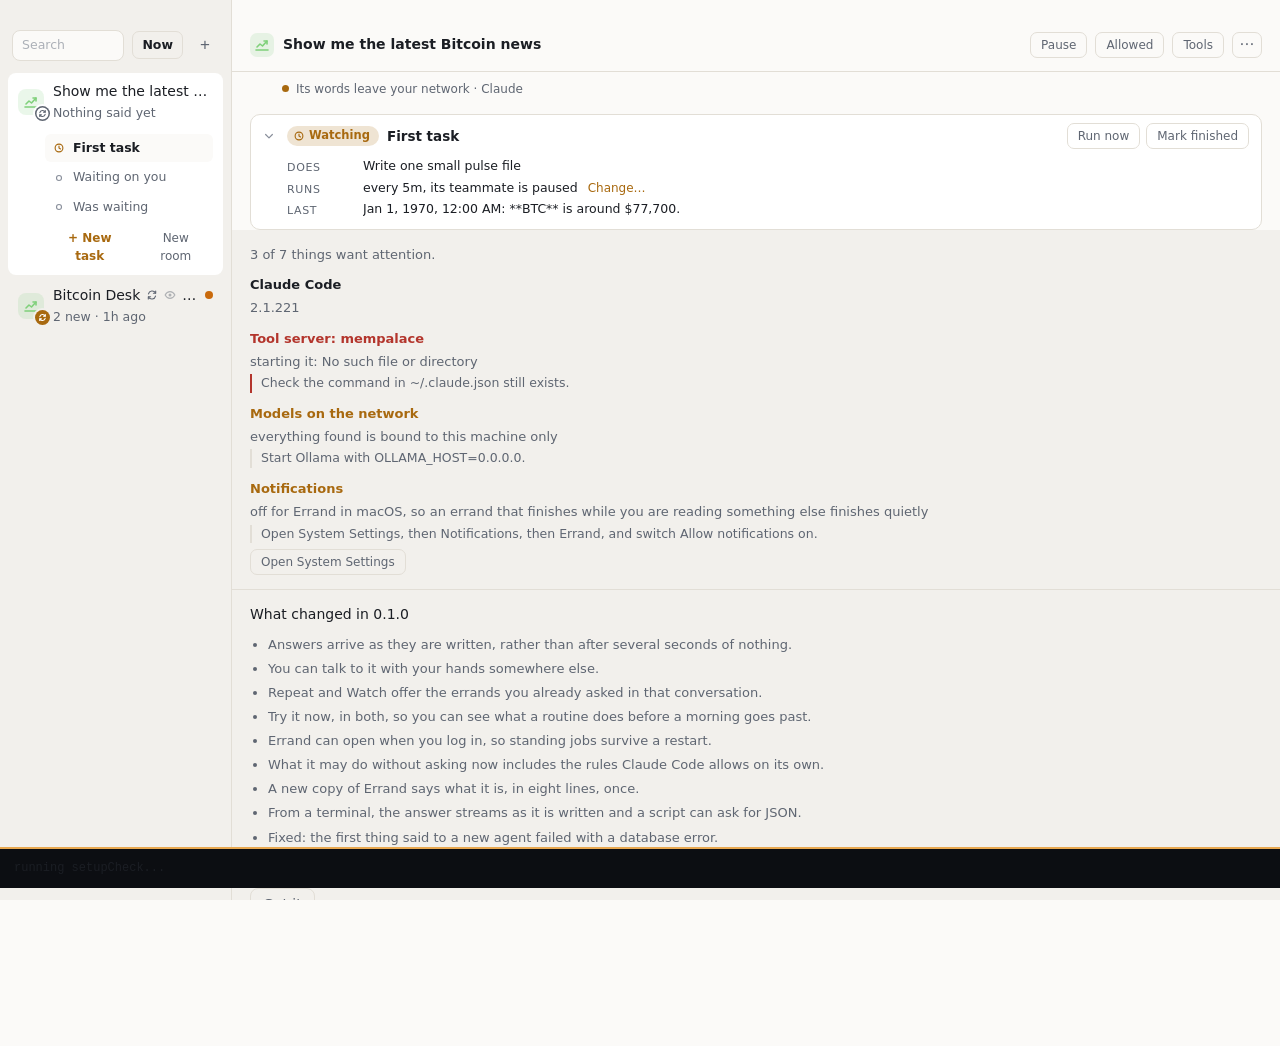
==== ui/harness/window.html @ 54c0e8cd "Put teammates into teams, and let a lead hand work only to its own A team is a lead and the teammate" ====
<!doctype html>
<html>
<head>
<meta charset="utf-8">
<title>Errand window, under test</title>
<!-- Never kept. See run.sh: a cached harness reports green on code that is no
     longer there, which is worse than no harness at all. -->
<meta http-equiv="cache-control" content="no-store">
<!--
  Loaded by the script below rather than here, so it can carry the same
  cache-busting query everything else does. Left as a plain link it was the one
  file the browser went on keeping: the stylesheet in the page was three edits
  old, a rule that plainly existed on disk simply was not in it, and every
  measurement taken of the layout was a measurement of the wrong layout.
-->
<style>
  /* The report sits over the window it is reporting on. */
  #report { position: fixed; inset: auto 0 0 0; max-height: 45vh; overflow: auto;
            background: #0c0e12; border-top: 2px solid #e8a850; padding: 10px 14px;
            font: 12px/1.6 ui-monospace, Menlo, monospace; z-index: 9999;
            white-space: pre-wrap; }
  #report .ok { color: #7fd07a; }
  #report .no { color: #f0857d; }
  #report h1 { font-size: 13px; margin: 0 0 6px; color: #e6e8ec; }
</style>
</head>
<body>
<pre id="report">running…</pre>
<script type="module">
  // The real markup, read at run time rather than copied in here.
  //
  // It was copied once, and the copy went stale the same afternoon: an element
  // was added to the window, the harness kept testing the version without it,
  // and the page it was supposedly checking threw on load. A harness that
  // tests yesterday's markup is worse than no harness, because it reports
  // green while doing it.
  // Nothing here may be cached, and that is not a detail. The whole reason
  // this harness reads the real files at run time is that a copy went stale
  // within the hour and reported green while testing markup that no longer
  // existed. An HTTP cache is the same failure wearing a different coat: it
  // was serving an index.html from two edits ago, and the checks passed.
  const fresh = `?at=${Date.now()}`;
  // Before anything is measured or drawn, and waited for: a check that runs
  // against an unstyled page measures nothing worth knowing.
  await new Promise((ready) => {
    const link = document.createElement("link");
    link.rel = "stylesheet";
    link.href = `../app.css${fresh}`;
    link.onload = ready;
    link.onerror = ready;
    document.head.append(link);
  });
  const page = await (await fetch(`../index.html${fresh}`, { cache: "no-store" })).text();
  const real = new DOMParser().parseFromString(page, "text/html");
  // A clock that keeps time in a tab nobody is looking at.
  //
  // Chrome throttles setTimeout in a background tab to once a minute, and this
  // page is nearly always in a background tab: the run has a little under half
  // a minute of deliberate waiting in it, which turned into most of an hour and
  // usually never finished at all. A worker's timers are not throttled that
  // way, so one ticks and this page drains whatever has come due.
  //
  // The delays themselves are kept honestly. Nothing here makes a 1400ms pause
  // shorter than 1400ms, which matters: one of the checks is about that exact
  // pause. Only the scheduling changes.
  (() => {
    const due = new Map();
    let next = 1;
    const tick = new Worker(
      URL.createObjectURL(new Blob(["setInterval(()=>postMessage(0),20)"], { type: "text/javascript" })),
    );
    tick.onmessage = () => {
      const now = performance.now();
      for (const [id, one] of [...due]) {
        if (one.at > now) continue;
        // A repeating one is put back before it runs, so that clearing it from
        // inside itself still clears it.
        if (one.every) one.at = now + one.every;
        else due.delete(id);
        try {
          one.fn(...one.args);
        } catch (why) {
          // Thrown where the page can see it, rather than swallowed inside the
          // tick and reported as nothing happening.
          queueMicrotask(() => {
            throw why;
          });
        }
      }
    };
    const after = (fn, ms, args, every) => {
      const id = next++;
      due.set(id, { fn, args, at: performance.now() + (Number(ms) || 0), every });
      return id;
    };
    window.setTimeout = (fn, ms = 0, ...args) => after(fn, ms, args, 0);
    window.clearTimeout = (id) => due.delete(id);
    // Both, or the half that was missed goes on being throttled: the goal panel
    // and the watch panel both refresh themselves on an interval, and a check
    // waiting for one of those refreshes waited for a minute that never came.
    window.setInterval = (fn, ms = 0, ...args) => after(fn, ms, args, Number(ms) || 0);
    window.clearInterval = (id) => due.delete(id);
  })();

  const report = document.getElementById("report");
  // Its own script tags came with it and would run unstubbed.
  real.body.querySelectorAll("script").forEach((s) => s.remove());
  document.body.replaceChildren(...real.body.children, report);

  // A stand-in for the thing that listens, so dictation can be exercised
  // without anybody's microphone being turned on. The real one is a browser
  // capability; what is being tested is what this page does with it.
  window.__HEARD__ = [];
  // Both names, and the unprefixed one especially: a real browser has it, the
  // page prefers it, and without this the harness quietly drives the browser's
  // own recogniser and asks for a microphone nobody wanted turned on.
  window.SpeechRecognition = window.webkitSpeechRecognition = class {
    constructor() {
      this.continuous = false;
      this.interimResults = false;
      this.lang = "";
    }
    start() {
      window.__HEARD__.push("start");
      // The one the window is actually listening with, so a check can make the
      // things a real recogniser does on its own happen: giving up after a
      // stretch of quiet, or being refused the microphone.
      window.__EARS__ = this;
      // Answer the way a real one does: an unsettled guess, then, a moment
      // later, the words. Both in one callback meant the pause a call waits for
      // was armed exactly once and never had to be cancelled and restarted, so
      // nothing here exercised the thing that decides when a call sends.
      setTimeout(() => {
        this.onresult?.({
          resultIndex: 0,
          results: [Object.assign([{ transcript: "check the" }], { isFinal: false })],
        });
      }, 10);
      setTimeout(() => {
        this.onresult?.({
          resultIndex: 0,
          results: [
            Object.assign([{ transcript: "check the invoices" }], { isFinal: true }),
          ],
        });
      }, 120);
    }
    stop() {
      window.__HEARD__.push("stop");
      this.onend?.();
    }
  };

  // A stand-in for the voice, for the same reason as the ears: what is being
  // tested is what this page decides to say, not whether a Mac can say it.
  // Recorded rather than spoken, so a harness run in a room with people in it
  // stays silent.
  window.__SAID__ = [];
  const voice = {
    speaking: false,
    pending: false,
    speak(utterance) {
      window.__SAID__.push(utterance.text);
      voice.speaking = true;
      setTimeout(() => {
        voice.speaking = false;
        utterance.onend?.();
      }, 20);
    },
    cancel() {
      voice.speaking = false;
      voice.pending = false;
      window.__SAID__.push("<cut off>");
    },
  };
  // Defined rather than assigned: on the real thing this is a getter, and an
  // assignment to it does nothing at all and says nothing about having done
  // nothing, which would leave the harness talking out loud.
  Object.defineProperty(window, "speechSynthesis", { value: voice, configurable: true });
  window.SpeechSynthesisUtterance = class {
    constructor(text) {
      this.text = text;
      this.lang = "";
    }
  };

  // Which tasks above the chat somebody opened or folded is kept in the
  // browser, and read once as the window starts. A run that unfolded one left
  // the next run starting from it, so every run starts from nobody's choices.
  try {
    localStorage.removeItem("errand-task-rows");
  } catch {
    // Nothing kept, nothing to clear.
  }

  // The window opens on Now in the app; the checks start from a conversation.
  window.__ERRAND_UNDER_TEST__ = true;
  const { standIn, FIXTURE } = await import(`./harness.js${fresh}`);
  // `?empty` is a copy of Errand nobody has ever used. It is its own mode
  // rather than a check, because a first run is a different page: the window
  // makes an agent for itself and there is nothing else in it, so every check
  // written against the fixture would fail for the right reason and drown the
  // one thing being looked at.
  const brandNew = new URLSearchParams(location.search).has("empty");
  // `?slow` makes opening a conversation take as long as it really does when
  // an engine has to start behind it. That switch is what reproduced a window
  // which drew nothing at all for its first few seconds.
  const slow = new URLSearchParams(location.search).has("slow");
  window.__TAURI__ = standIn(
    brandNew ? { ...FIXTURE, agents: [], conversations: {} } : undefined,
    {},
    slow ? { open_thread: 3000 } : {},
  );

  await import(`../app.js${fresh}`);
  // The page starts itself; give its opening round of awaits a moment to land.
  await new Promise((r) => setTimeout(r, 400));

  const { checks, headerFitsOnOneRow, palette, setupCheck, themes, carryingOn, running, stopping, postures, aiming, whichModels, questionsStillOpen, everythingLinesUp, alreadyRunning, whatItCost, whatItCanReach, dictation, watching, writingItOut, aCall, stepsDoNotOverlap, openingAtLogin, sayingWhatThisIs, repeatingWhatWasAsked, whatElseIsAllowed, whatChangedInThisOne, theMenuOnAnAgent, settingAWatchExplainsItself, handingItOver, whatAgentsCanReach, whenThingsHappened, somethingYouHaveNotRead, whatYouTypedStaysPut, namingAndDeletingAConversation, aNotificationThatLeadsSomewhere, pausingARoutineAndSeeingHowItWent, findingWhereTheWordsAre, whatALongCommandIsPrinting, picturesYouCanSee, theQuestionBeforeDeletingIsReadable, aTurnTheAppWasClosedDuring, aPictureAnAgentMade, allowingSomethingOnce, seeingItBeforeYouSendIt, aRoomOfSeveral, madeOutsideTheWindow, pausingAnAgent, aHandoverThatStopsWaiting, anAgentThatStopsItsOwnSchedule, aTurnSomethingElseStarted, whatAnAgentRemembers, skillsInTheWindow, everythingThatRunsOnItsOwn, aLongConversation, copyingAnAgent, aMonthlyLimit, changingARoom, anOpenQuestion, whatItIsForAndWhereItWent, onlyModelsThatAnswer, aStepThatPrintedNothing, aDraftToCheck, listeningToAnAnswer, theOverview, aNewTeammate, keepingItLocal, choosingWhatToAllow, takingTheSuggestion, aKeyTheAgentForgot, whenEachThingWasSaid, whatRunsOnItsOwnStandsOut, aTaskSaysWhatItIs, tasksDownTheSideAndNow, theHeaderAndTheCard, anOrangeDotUntilItIsRead, theTasksAboveTheChat, finishedTasksFoldAway, roomUnderTheHeader, aTaskSaysAllOfWhatItDoes, answeredIsThreeGroups, askingToOpenOutside, teamsOfTeammates, firstRun } =
    await import(`./checks.js${fresh}`);
  // A first run is looked at on its own, because there is nothing else in it.
  if (brandNew) {
    const found = firstRun();
    const failed = found.filter((f) => !f.ok);
    report.innerHTML =
      `<h1>${failed.length ? failed.length + " FAILED of " + found.length : "all " + found.length + " passed"}</h1>` +
      found.map((f) => `<span class="${f.ok ? "ok" : "no"}">${f.ok ? "PASS" : "FAIL"}</span>  ${f.what}  <em>(${f.saw})</em>`).join("\n");
    window.__RESULT__ = { passed: found.length - failed.length, failed: failed.length, found };
    throw new Error("first run only");
  }

  // Run one at a time, saying which one is being run.
  //
  // Chained `.concat(await a(), await b(), ...)` reads well and hides the one
  // thing that matters when it goes wrong: which of thirty groups it is in. A
  // group that throws leaves the report saying "running..." for ever with no
  // way to tell whether it is slow or stuck, and one that hangs looks exactly
  // the same. Now the report says where it got to while it is getting there.
  const groups = [
    ["checks", checks],
    ["carryingOn", carryingOn],
    ["palette", palette],
    ["setupCheck", setupCheck],
    ["running", running],
    ["stopping", stopping],
    ["postures", postures],
    ["whatItCanReach", whatItCanReach],
    ["dictation", dictation],
    ["watching", watching],
    ["writingItOut", writingItOut],
    ["aCall", aCall],
    ["stepsDoNotOverlap", stepsDoNotOverlap],
    ["openingAtLogin", openingAtLogin],
    ["sayingWhatThisIs", sayingWhatThisIs],
    ["repeatingWhatWasAsked", repeatingWhatWasAsked],
    ["whatElseIsAllowed", whatElseIsAllowed],
    ["whatChangedInThisOne", whatChangedInThisOne],
    ["theMenuOnAnAgent", theMenuOnAnAgent],
    ["settingAWatchExplainsItself", settingAWatchExplainsItself],
    ["handingItOver", handingItOver],
    ["whatAgentsCanReach", whatAgentsCanReach],
    ["whenThingsHappened", whenThingsHappened],
    ["somethingYouHaveNotRead", somethingYouHaveNotRead],
    ["whatYouTypedStaysPut", whatYouTypedStaysPut],
    ["namingAndDeletingAConversation", namingAndDeletingAConversation],
    ["aNotificationThatLeadsSomewhere", aNotificationThatLeadsSomewhere],
    ["pausingARoutineAndSeeingHowItWent", pausingARoutineAndSeeingHowItWent],
    ["findingWhereTheWordsAre", findingWhereTheWordsAre],
    ["whatALongCommandIsPrinting", whatALongCommandIsPrinting],
    ["picturesYouCanSee", picturesYouCanSee],
    ["theQuestionBeforeDeletingIsReadable", theQuestionBeforeDeletingIsReadable],
    ["aTurnTheAppWasClosedDuring", aTurnTheAppWasClosedDuring],
    ["aPictureAnAgentMade", aPictureAnAgentMade],
    ["allowingSomethingOnce", allowingSomethingOnce],
    ["seeingItBeforeYouSendIt", seeingItBeforeYouSendIt],
    ["aRoomOfSeveral", aRoomOfSeveral],
    ["madeOutsideTheWindow", madeOutsideTheWindow],
    ["pausingAnAgent", pausingAnAgent],
    ["aHandoverThatStopsWaiting", aHandoverThatStopsWaiting],
    ["anAgentThatStopsItsOwnSchedule", anAgentThatStopsItsOwnSchedule],
    ["aTurnSomethingElseStarted", aTurnSomethingElseStarted],
    ["whatAnAgentRemembers", whatAnAgentRemembers],
    ["skillsInTheWindow", skillsInTheWindow],
    ["everythingThatRunsOnItsOwn", everythingThatRunsOnItsOwn],
    ["aLongConversation", aLongConversation],
    ["aiming", aiming],
    ["whichModels", whichModels],
    ["questionsStillOpen", questionsStillOpen],
    ["everythingLinesUp", everythingLinesUp],
    ["alreadyRunning", alreadyRunning],
    ["whatItCost", whatItCost],
    ["themes", themes],
    // Last, because it adds agents to the side that nothing before expects.
    ["copyingAnAgent", copyingAnAgent],
    ["aMonthlyLimit", aMonthlyLimit],
    ["changingARoom", changingARoom],
    ["anOpenQuestion", anOpenQuestion],
    ["whatItIsForAndWhereItWent", whatItIsForAndWhereItWent],
    ["onlyModelsThatAnswer", onlyModelsThatAnswer],
    ["aStepThatPrintedNothing", aStepThatPrintedNothing],
    ["aDraftToCheck", aDraftToCheck],
    ["listeningToAnAnswer", listeningToAnAnswer],
    ["theOverview", theOverview],
    // Last, because it adds a teammate to the list.
    ["aNewTeammate", aNewTeammate],
    ["keepingItLocal", keepingItLocal],
    ["choosingWhatToAllow", choosingWhatToAllow],
    ["takingTheSuggestion", takingTheSuggestion],
    ["aKeyTheAgentForgot", aKeyTheAgentForgot],
    ["whenEachThingWasSaid", whenEachThingWasSaid],
    ["whatRunsOnItsOwnStandsOut", whatRunsOnItsOwnStandsOut],
    ["aTaskSaysWhatItIs", aTaskSaysWhatItIs],
    ["tasksDownTheSideAndNow", tasksDownTheSideAndNow],
    ["theHeaderAndTheCard", theHeaderAndTheCard],
    ["anOrangeDotUntilItIsRead", anOrangeDotUntilItIsRead],
    ["theTasksAboveTheChat", theTasksAboveTheChat],
    ["finishedTasksFoldAway", finishedTasksFoldAway],
    ["roomUnderTheHeader", roomUnderTheHeader],
    ["aTaskSaysAllOfWhatItDoes", aTaskSaysAllOfWhatItDoes],
    ["answeredIsThreeGroups", answeredIsThreeGroups],
    ["askingToOpenOutside", askingToOpenOutside],
    ["teamsOfTeammates", teamsOfTeammates],
  ];
  const found = [];
  for (const [named, group] of groups) {
    report.textContent = `running ${named}...`;
    window.__AT__ = named;
    try {
      found.push(...((await group()) || []));
    } catch (why) {
      // Reported as a failed check rather than thrown away. A group that dies
      // used to take the whole report with it, so one broken check hid the
      // twenty-nine that were fine.
      found.push({ what: `${named} ran to the end`, ok: false, saw: String(why) });
    }
  }
  const header = headerFitsOnOneRow();
  found.push({
    what: "everything in the header is on one row",
    // Saying "cannot be judged" and then counting itself a failure is the
    // worst of both: the report says the app is broken and the reason says it
    // has no idea. Not judged is not failed.
    ok: header.tooNarrowToJudge || header.rows === 1,
    saw: header.tooNarrowToJudge
      ? `not judged: this window is ${innerWidth}px, narrower than the room one row needs, where the header wraps when it does not fit`
      : `${header.rows} row(s) at ${header.at}px`,
  });
  found.push({
    what: "Tools is inside the header rather than past its edge",
    ok: header.toolsInside,
    saw: String(header.toolsInside),
  });
  // At any width: between 700 and 920 pixels Goal, Allowed and Tools sat past
  // the edge with nothing to show they were there.
  found.push({
    what: "nothing in the header is past its edge, at this width",
    ok: header.pastTheEdge.length === 0,
    saw: header.pastTheEdge.length ? header.pastTheEdge.join(", ") : `${header.rows} row(s) at ${innerWidth}px`,
  });

  const failed = found.filter((f) => !f.ok);
  report.innerHTML =
    `<h1>${failed.length ? failed.length + " FAILED of " + found.length : "all " + found.length + " passed"}</h1>` +
    found.map((f) => `<span class="${f.ok ? "ok" : "no"}">${f.ok ? "PASS" : "FAIL"}</span>  ${f.what}  <em>(${f.saw})</em>`).join("\n");
  window.__RESULT__ = { passed: found.length - failed.length, failed: failed.length, found };
</script>
</body>
</html>
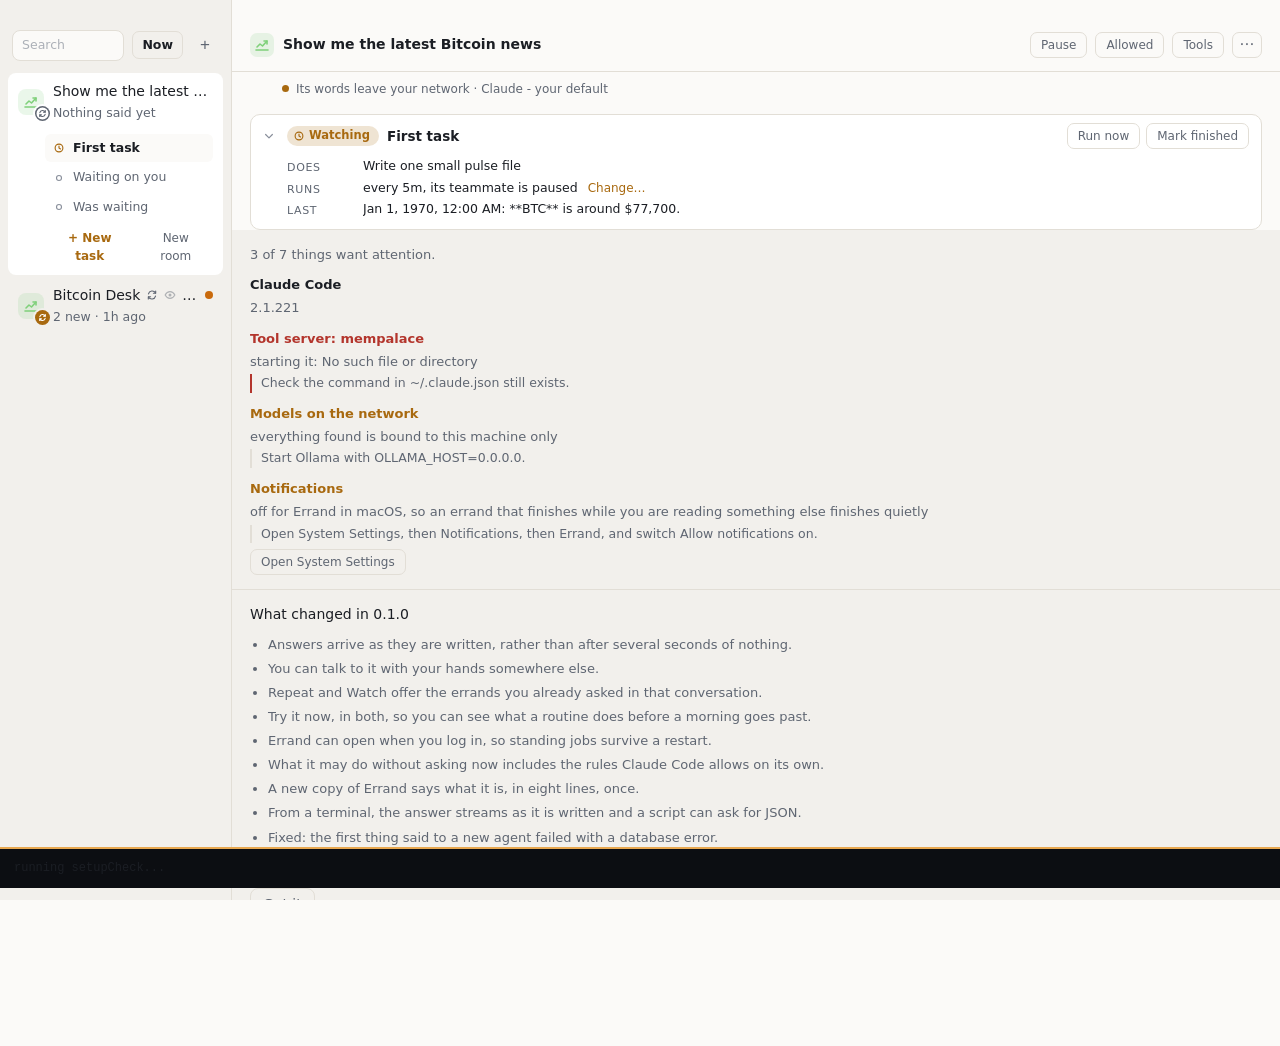
==== commit 70ae4144: "Let a teammate have a model of its own A team is specialists, and until now every teammate ran on Er" ====
--- a/ui/harness/window.html
+++ b/ui/harness/window.html
@@ -216,7 +216,7 @@
   // The page starts itself; give its opening round of awaits a moment to land.
   await new Promise((r) => setTimeout(r, 400));
 
-  const { checks, headerFitsOnOneRow, palette, setupCheck, themes, carryingOn, running, stopping, postures, aiming, whichModels, questionsStillOpen, everythingLinesUp, alreadyRunning, whatItCost, whatItCanReach, dictation, watching, writingItOut, aCall, stepsDoNotOverlap, openingAtLogin, sayingWhatThisIs, repeatingWhatWasAsked, whatElseIsAllowed, whatChangedInThisOne, theMenuOnAnAgent, settingAWatchExplainsItself, handingItOver, whatAgentsCanReach, whenThingsHappened, somethingYouHaveNotRead, whatYouTypedStaysPut, namingAndDeletingAConversation, aNotificationThatLeadsSomewhere, pausingARoutineAndSeeingHowItWent, findingWhereTheWordsAre, whatALongCommandIsPrinting, picturesYouCanSee, theQuestionBeforeDeletingIsReadable, aTurnTheAppWasClosedDuring, aPictureAnAgentMade, allowingSomethingOnce, seeingItBeforeYouSendIt, aRoomOfSeveral, madeOutsideTheWindow, pausingAnAgent, aHandoverThatStopsWaiting, anAgentThatStopsItsOwnSchedule, aTurnSomethingElseStarted, whatAnAgentRemembers, skillsInTheWindow, everythingThatRunsOnItsOwn, aLongConversation, copyingAnAgent, aMonthlyLimit, changingARoom, anOpenQuestion, whatItIsForAndWhereItWent, onlyModelsThatAnswer, aStepThatPrintedNothing, aDraftToCheck, listeningToAnAnswer, theOverview, aNewTeammate, keepingItLocal, choosingWhatToAllow, takingTheSuggestion, aKeyTheAgentForgot, whenEachThingWasSaid, whatRunsOnItsOwnStandsOut, aTaskSaysWhatItIs, tasksDownTheSideAndNow, theHeaderAndTheCard, anOrangeDotUntilItIsRead, theTasksAboveTheChat, finishedTasksFoldAway, roomUnderTheHeader, aTaskSaysAllOfWhatItDoes, answeredIsThreeGroups, askingToOpenOutside, teamsOfTeammates, firstRun } =
+  const { checks, headerFitsOnOneRow, palette, setupCheck, themes, carryingOn, running, stopping, postures, aiming, whichModels, questionsStillOpen, everythingLinesUp, alreadyRunning, whatItCost, whatItCanReach, dictation, watching, writingItOut, aCall, stepsDoNotOverlap, openingAtLogin, sayingWhatThisIs, repeatingWhatWasAsked, whatElseIsAllowed, whatChangedInThisOne, theMenuOnAnAgent, settingAWatchExplainsItself, handingItOver, whatAgentsCanReach, whenThingsHappened, somethingYouHaveNotRead, whatYouTypedStaysPut, namingAndDeletingAConversation, aNotificationThatLeadsSomewhere, pausingARoutineAndSeeingHowItWent, findingWhereTheWordsAre, whatALongCommandIsPrinting, picturesYouCanSee, theQuestionBeforeDeletingIsReadable, aTurnTheAppWasClosedDuring, aPictureAnAgentMade, allowingSomethingOnce, seeingItBeforeYouSendIt, aRoomOfSeveral, madeOutsideTheWindow, pausingAnAgent, aHandoverThatStopsWaiting, anAgentThatStopsItsOwnSchedule, aTurnSomethingElseStarted, whatAnAgentRemembers, skillsInTheWindow, everythingThatRunsOnItsOwn, aLongConversation, copyingAnAgent, aMonthlyLimit, changingARoom, anOpenQuestion, whatItIsForAndWhereItWent, onlyModelsThatAnswer, aStepThatPrintedNothing, aDraftToCheck, listeningToAnAnswer, theOverview, aNewTeammate, keepingItLocal, choosingWhatToAllow, takingTheSuggestion, aKeyTheAgentForgot, whenEachThingWasSaid, whatRunsOnItsOwnStandsOut, aTaskSaysWhatItIs, tasksDownTheSideAndNow, theHeaderAndTheCard, anOrangeDotUntilItIsRead, theTasksAboveTheChat, finishedTasksFoldAway, roomUnderTheHeader, aTaskSaysAllOfWhatItDoes, answeredIsThreeGroups, askingToOpenOutside, teamsOfTeammates, howATeammateChecksItsWork, learningFromATask, allowingAServer, aHomeAndATeamTask, aModelOfItsOwn, firstRun } =
     await import(`./checks.js${fresh}`);
   // A first run is looked at on its own, because there is nothing else in it.
   if (brandNew) {
@@ -320,6 +320,11 @@
     ["answeredIsThreeGroups", answeredIsThreeGroups],
     ["askingToOpenOutside", askingToOpenOutside],
     ["teamsOfTeammates", teamsOfTeammates],
+    ["howATeammateChecksItsWork", howATeammateChecksItsWork],
+    ["learningFromATask", learningFromATask],
+    ["allowingAServer", allowingAServer],
+    ["aHomeAndATeamTask", aHomeAndATeamTask],
+    ["aModelOfItsOwn", aModelOfItsOwn],
   ];
   const found = [];
   for (const [named, group] of groups) {
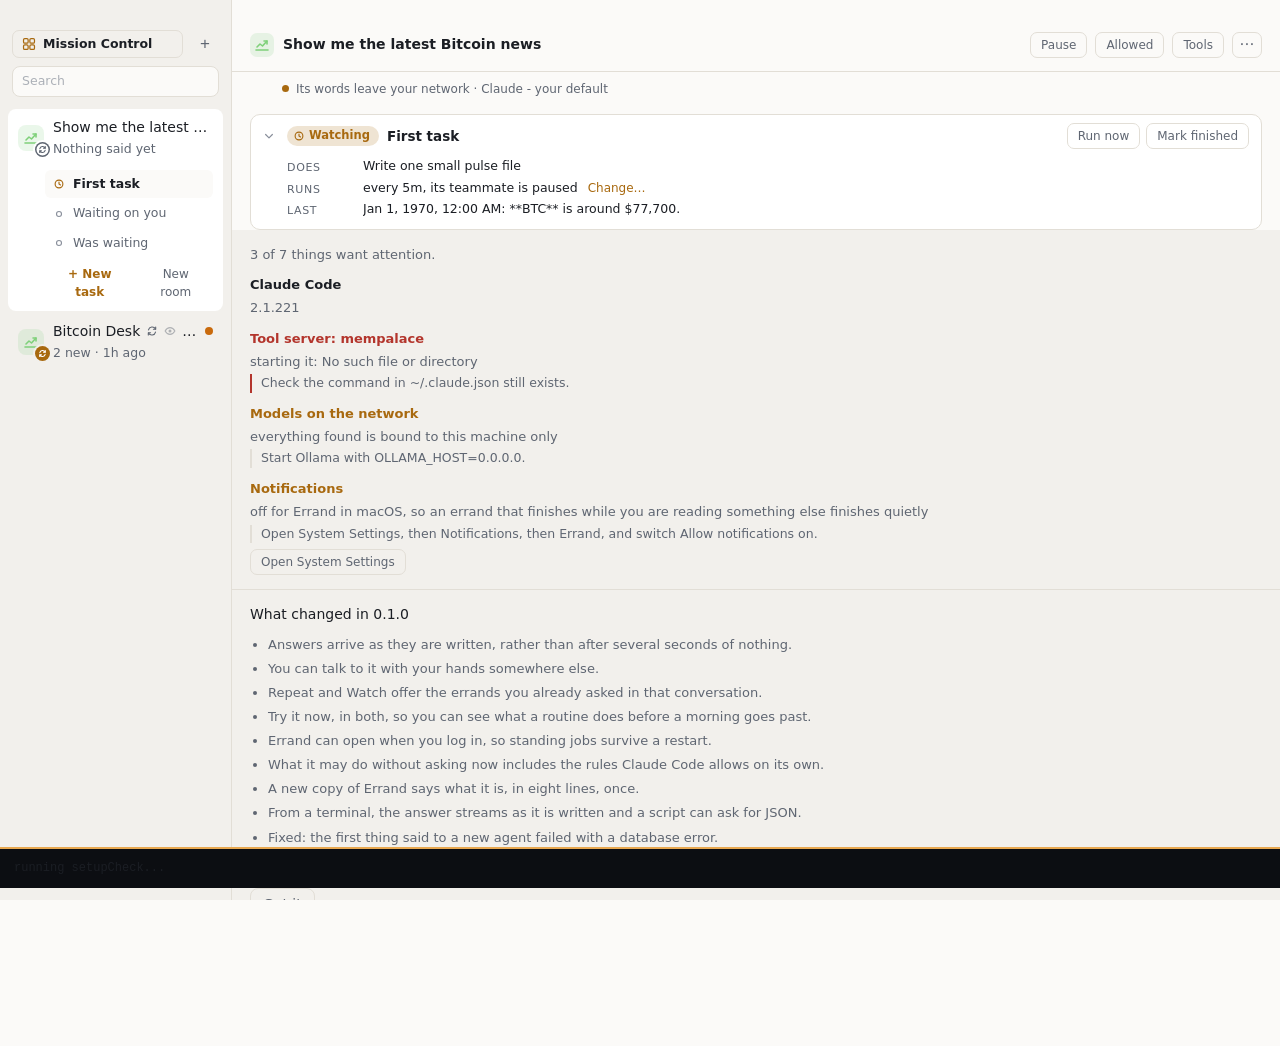
==== commit 08ba9db2: "Put every task and every team in Mission Control, and make + a new task The top of the side is now M" ====
--- a/ui/harness/window.html
+++ b/ui/harness/window.html
@@ -215,6 +215,13 @@
   await import(`../app.js${fresh}`);
   // The page starts itself; give its opening round of awaits a moment to land.
   await new Promise((r) => setTimeout(r, 400));
+  // `?look` is the window on the fixture with nothing run against it, to be
+  // looked at: a page the checks are driving changes under whoever is looking.
+  if (new URLSearchParams(location.search).has("look")) {
+    report.textContent = "Looking only: no checks run.";
+    // Waits for ever rather than throwing, which the window would show.
+    await new Promise(() => {});
+  }
 
   const { checks, headerFitsOnOneRow, palette, setupCheck, themes, carryingOn, running, stopping, postures, aiming, whichModels, questionsStillOpen, everythingLinesUp, alreadyRunning, whatItCost, whatItCanReach, dictation, watching, writingItOut, aCall, stepsDoNotOverlap, openingAtLogin, sayingWhatThisIs, repeatingWhatWasAsked, whatElseIsAllowed, whatChangedInThisOne, theMenuOnAnAgent, settingAWatchExplainsItself, handingItOver, whatAgentsCanReach, whenThingsHappened, somethingYouHaveNotRead, whatYouTypedStaysPut, namingAndDeletingAConversation, aNotificationThatLeadsSomewhere, pausingARoutineAndSeeingHowItWent, findingWhereTheWordsAre, whatALongCommandIsPrinting, picturesYouCanSee, theQuestionBeforeDeletingIsReadable, aTurnTheAppWasClosedDuring, aPictureAnAgentMade, allowingSomethingOnce, seeingItBeforeYouSendIt, aRoomOfSeveral, madeOutsideTheWindow, pausingAnAgent, aHandoverThatStopsWaiting, anAgentThatStopsItsOwnSchedule, aTurnSomethingElseStarted, whatAnAgentRemembers, skillsInTheWindow, everythingThatRunsOnItsOwn, aLongConversation, copyingAnAgent, aMonthlyLimit, changingARoom, anOpenQuestion, whatItIsForAndWhereItWent, onlyModelsThatAnswer, aStepThatPrintedNothing, aDraftToCheck, listeningToAnAnswer, theOverview, aNewTeammate, keepingItLocal, choosingWhatToAllow, takingTheSuggestion, aKeyTheAgentForgot, whenEachThingWasSaid, whatRunsOnItsOwnStandsOut, aTaskSaysWhatItIs, tasksDownTheSideAndNow, theHeaderAndTheCard, anOrangeDotUntilItIsRead, theTasksAboveTheChat, finishedTasksFoldAway, roomUnderTheHeader, aTaskSaysAllOfWhatItDoes, answeredIsThreeGroups, askingToOpenOutside, teamsOfTeammates, howATeammateChecksItsWork, learningFromATask, allowingAServer, aHomeAndATeamTask, aModelOfItsOwn, firstRun } =
     await import(`./checks.js${fresh}`);
